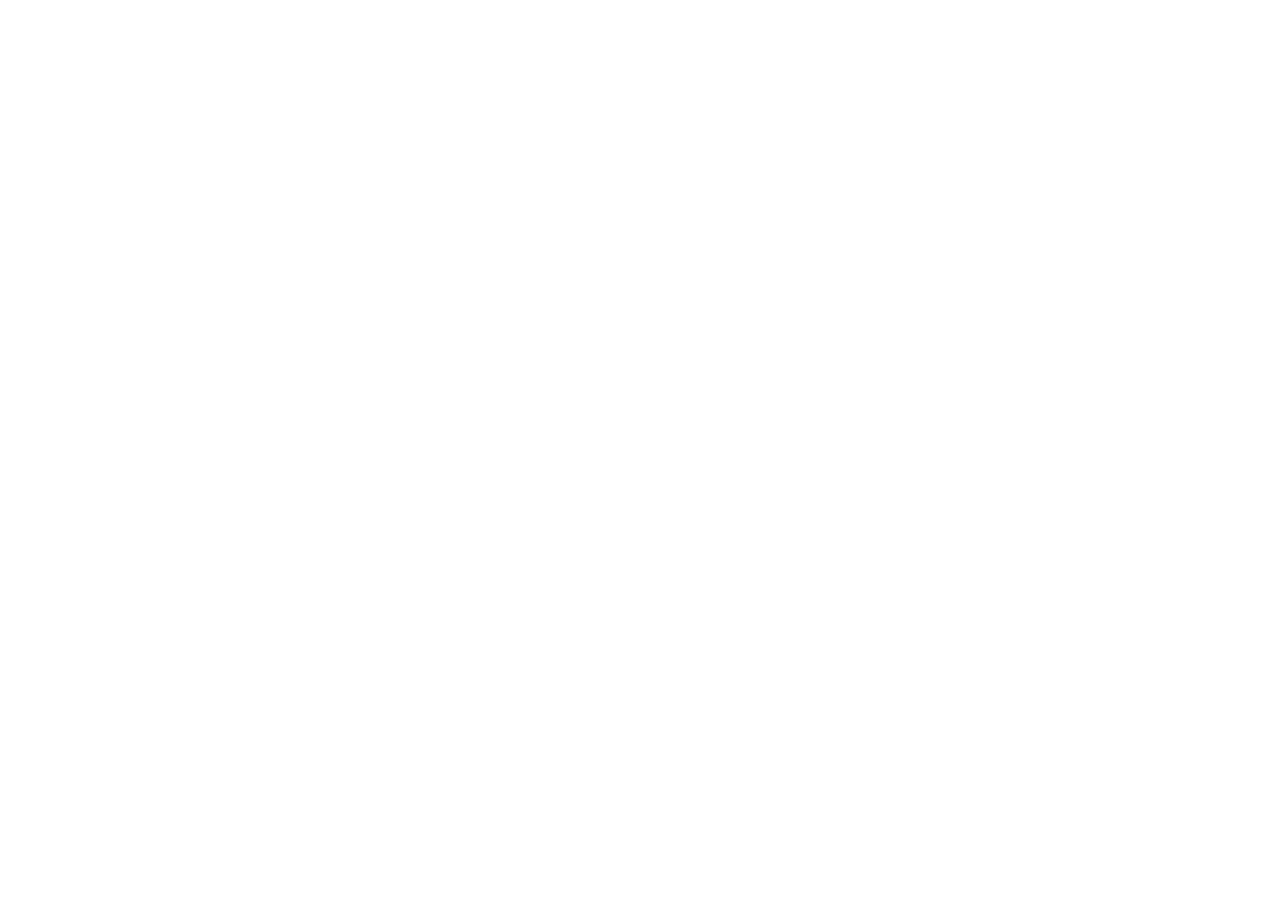
==== home.html @ d0dfe4ce "separate styles" ====
<!DOCTYPE html>
<html>
  <head>
    <meta charset="utf-8" />
    <meta http-equiv="X-UA-Compatible" content="IE=edge" />
    <title>Amana</title>
    <meta name="viewport" content="width=device-width, initial-scale=1" />
    <link href="style.css" rel="stylesheet" />
    <!-- Bootstrap CSS -->
    <link
      href="https://cdn.jsdelivr.net/npm/bootstrap@5.3.3/dist/css/bootstrap.min.css"
      rel="stylesheet"
      integrity="sha384-QWTKZyjpPEjISv5WaRU9OFeRpok6YctnYmDr5pNlyT2bRjXh0JMhjY6hW+ALEwIH"
      crossorigin="anonymous"
    />

    <style></style>
  </head>
  <body>
    <!-- Bootstrap JS -->
    <script
      src="https://cdn.jsdelivr.net/npm/bootstrap@5.3.3/dist/js/bootstrap.bundle.min.js"
      integrity="sha384-YvpcrYf0tY3lHB60NNkmXc5s9fDVZLESaAA55NDzOxhy9GkcIdslK1eN7N6jIeHz"
      crossorigin="anonymous"
    ></script>
    <!-- jQuery -->
    <script
      src="https://code.jquery.com/jquery-3.2.1.slim.min.js"
      integrity="sha384-KJ3o2DKtIkvYIK3UENzmM7KCkRr/rE9/Qpg6aAZGJwFDMVNA/GpGFF93hXpG8Kdt:"
      crossorigin="anonymous"
    ></script>
  </body>
</html>
---- style.css ----
:root {
  --white: #ffffff;
  --overlay: rgba(4, 53, 49, 0.6);
  --main: #00958a;
  --main-light: #f3fcf6;
  --bg: #f9fafb;
  --border: #d2d6db;
  --transition: all 0.3s ease;
}
body {
  margin: 0;
  padding: 0;
  box-sizing: border-box;
  direction: rtl;
  background-color: var(--bg);
}
h1,
h2,
h3,
h4,
h5,
h6,
p {
  margin: 0;
  padding: 0;
}
.form-check {
  label {
    font-size: 0.92rem;
    max-width: 100%;
  }
  .form-check-input:checked::before {
    background-color: var(--main);
  }
  .form-check-input:checked {
    background-color: var(--main);
    border-color: var(--main);
    box-shadow: none;
  }

  .form-check-input {
    accent-color: var(--main);
  }
}
.btn-outline-primary {
  color: var(--main);
  border-color: var(--main);
  &:hover {
    color: var(--white);
    background-color: var(--main);
    border-color: var(--main);
  }
}
header {
  background-image: linear-gradient(var(--overlay), var(--overlay)),
    url("./imgs/header.png");
  background-size: cover;
  background-position: center 62%;
  background-repeat: no-repeat;
  .breadcrumb {
    margin: 0;
    background: transparent;
    .breadcrumb-item {
      padding-right: var(--bs-breadcrumb-item-padding-x);
      a {
        color: var(--white);
        text-decoration: none;
      }
    }
    .breadcrumb-item + .breadcrumb-item::before {
      content: ">";
      color: var(--white);
      float: right;
      padding-left: var(--bs-breadcrumb-item-padding-x);
    }
  }
  .title {
    padding-inline: 1rem;
    color: var(--white);
    font-size: 1.5rem;
    font-weight: bold;
  }
}
.searching {
  .form-group {
    height: 40px;
    margin: 0;
    .icon {
      top: 50%;
      transform: translateY(-50%);
      right: 1rem;
    }
  }
  input.search {
    height: 100%;
    padding: 0.5rem 2.5rem;
    box-shadow: none !important;
    &:hover,
    &:focus,
    &:active {
      border-color: var(--main);
    }
  }
  .categories {
    .card-category {
      background: var(--white);
      padding: 1rem;
      border: 1px solid var(--border);
      border-radius: 0.5rem;
      transition: var(--transition);
      cursor: pointer;
      .icon {
        background-color: var(--main-light);
        padding: 1rem;
        border-radius: 50%;
      }
      .title {
        font-size: 1.5rem;
        font-weight: bold;
      }
      .services-count {
        font-size: 0.8rem;
      }
      &:hover,
      &.active {
        border-color: var(--main);
      }
    }
  }
  aside {
    background-color: var(--white);
    border-radius: 0.5rem;
    border: 1px solid var(--border);
    .sub-categories {
      .form-check {
        padding-block: 0.2rem;
        padding-right: 1.5em;
        input {
          float: right;
          margin-right: -1.5em;
        }
      }
    }
  }
}
.dropdown-toggle::after {
  margin-inline: 0.255em;
}
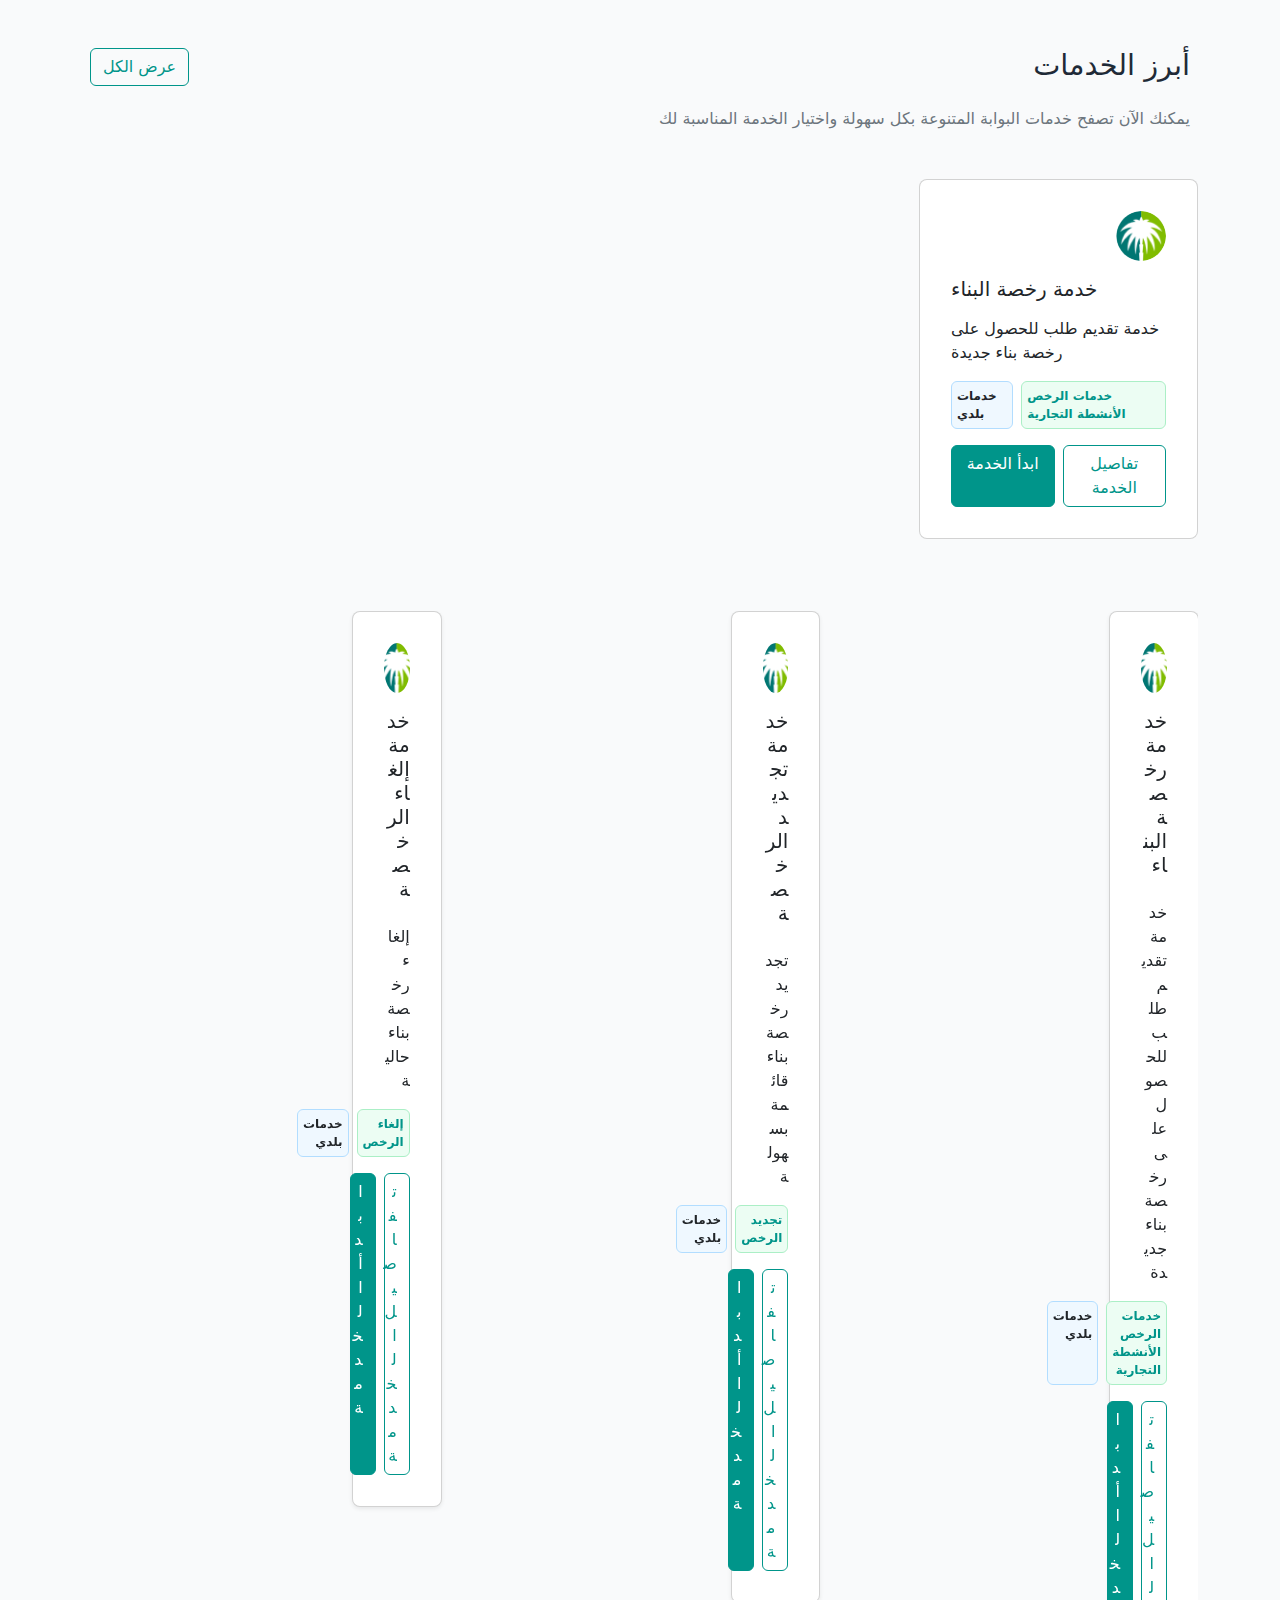
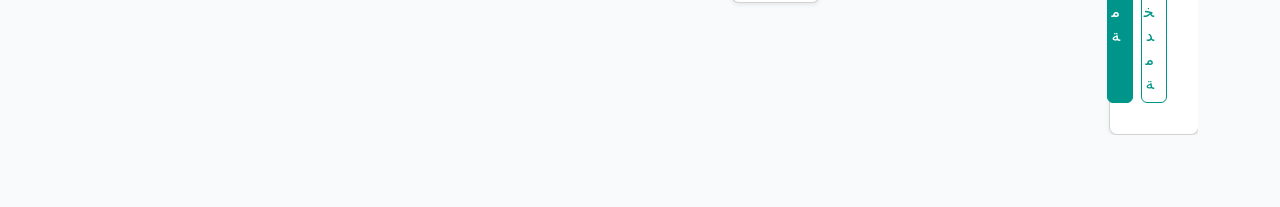
==== commit bfbbfe95: "save" ====
--- a/home.html
+++ b/home.html
@@ -5,18 +5,72 @@
     <meta http-equiv="X-UA-Compatible" content="IE=edge" />
     <title>Amana</title>
     <meta name="viewport" content="width=device-width, initial-scale=1" />
-    <link href="style.css" rel="stylesheet" />
-    <!-- Bootstrap CSS -->
     <link
       href="https://cdn.jsdelivr.net/npm/bootstrap@5.3.3/dist/css/bootstrap.min.css"
       rel="stylesheet"
       integrity="sha384-QWTKZyjpPEjISv5WaRU9OFeRpok6YctnYmDr5pNlyT2bRjXh0JMhjY6hW+ALEwIH"
       crossorigin="anonymous"
     />
-
-    <style></style>
+    <!-- Owl Carousel CSS -->
+    <link
+      rel="stylesheet"
+      href="https://cdnjs.cloudflare.com/ajax/libs/OwlCarousel2/2.3.4/assets/owl.carousel.min.css"
+    />
+    <link
+      rel="stylesheet"
+      href="https://cdnjs.cloudflare.com/ajax/libs/OwlCarousel2/2.3.4/assets/owl.theme.default.min.css"
+    />
+    <link href="style.css" rel="stylesheet" />
   </head>
   <body>
+    <section class="container services-section py-5">
+      <div
+        class="services-header d-flex justify-content-between align-items-start px-2 my-10"
+      >
+        <div>
+          <h2 class="text-end mb-4">أبرز الخدمات</h2>
+          <p class="text-end">
+            يمكنك الآن تصفح خدمات البوابة المتنوعة بكل سهولة واختيار الخدمة
+            المناسبة لك
+          </p>
+        </div>
+        <button class="btn btn-outline-primary">عرض الكل</button>
+      </div>
+
+      <div class="carousel-container py-5">
+        <div class="card">
+          <div class="card-body d-flex flex-column row-gap-3">
+            <div class="logo d-flex">
+              <img
+                src="./imgs/card.png"
+                alt="icon"
+                loading="lazy"
+                width="50px"
+                height="50px"
+              />
+            </div>
+            <h5 class="card-title m-0">خدمة رخصة البناء</h5>
+            <p class="card-text">خدمة تقديم طلب للحصول على رخصة بناء جديدة</p>
+            <div class="sub-services d-flex gap-2">
+              <p class="sub-text fw-bold rounded primary">
+                خدمات الرخص الأنشطة التجارية
+              </p>
+              <p class="sub-text fw-bold rounded secondary">خدمات بلدي</p>
+            </div>
+            <div class="btns d-flex gap-2">
+              <a href="#" class="w-50 btn btn-outline-primary">تفاصيل الخدمة</a>
+              <a href="#" class="w-50 btn btn-primary">ابدأ الخدمة</a>
+            </div>
+          </div>
+        </div>
+      </div>
+
+      <!-- Owl Carousel -->
+      <div class="carousel-container py-4">
+        <div class="owl-carousel owl-theme" id="servicesCarousel"></div>
+      </div>
+    </section>
+
     <!-- Bootstrap JS -->
     <script
       src="https://cdn.jsdelivr.net/npm/bootstrap@5.3.3/dist/js/bootstrap.bundle.min.js"
@@ -29,5 +83,10 @@
       integrity="sha384-KJ3o2DKtIkvYIK3UENzmM7KCkRr/rE9/Qpg6aAZGJwFDMVNA/GpGFF93hXpG8Kdt:"
       crossorigin="anonymous"
     ></script>
+    <!-- Owl Carousel JS -->
+    <script src="https://cdnjs.cloudflare.com/ajax/libs/OwlCarousel2/2.3.4/owl.carousel.min.js"></script>
+
+    <script src="./main.js"></script>
+    <script src="./home.js"></script>
   </body>
 </html>
--- a/style.css
+++ b/style.css
@@ -1,15 +1,21 @@
 :root {
   --white: #ffffff;
+  --text: #1f2a37;
   --overlay: rgba(4, 53, 49, 0.6);
   --main: #00958a;
   --main-light: #f3fcf6;
   --bg: #f9fafb;
   --border: #d2d6db;
+  --sub-service-primary-bg: #ecfdf3;
+  --sub-service-primary-border: #abefc6;
+  --sub-service-secondary-bg: #eff8ff;
+  --sub-service-secondary-border: #b2ddff;
   --transition: all 0.3s ease;
 }
 body {
   margin: 0;
   padding: 0;
+  color: var(--text);
   box-sizing: border-box;
   direction: rtl;
   background-color: var(--bg);
@@ -45,12 +51,41 @@
 .btn-outline-primary {
   color: var(--main);
   border-color: var(--main);
-  &:hover {
+  &:hover,
+  &:focus-visible,
+  &:active {
     color: var(--white);
-    background-color: var(--main);
+    background-color: var(--main) !important;
     border-color: var(--main);
   }
 }
+.btn-primary {
+  --bs-btn-color: var(--white);
+  --bs-btn-bg: var(--main);
+  --bs-btn-border-color: var(--main);
+  --bs-btn-hover-bg: var(--main);
+  --bs-btn-hover-border-color: var(--main);
+  --bs-btn-focus-bg: var(--main);
+  --bs-btn-focus-border-color: var(--main);
+  --bs-btn-active-bg: var(--main);
+  --bs-btn-active-border-color: var(--main);
+  --bs-btn-disabled-bg: var(--main);
+  --bs-btn-disabled-border-color: var(--main);
+
+  color: var(--white);
+  background-color: var(--main);
+  border-color: var(--main);
+}
+
+.btn-primary:hover,
+.btn-primary:focus,
+.btn-primary:active,
+.btn-primary:disabled {
+  color: var(--white);
+  background-color: var(--main);
+  border-color: var(--main);
+}
+
 header {
   background-image: linear-gradient(var(--overlay), var(--overlay)),
     url("./imgs/header.png");
@@ -142,7 +177,86 @@
       }
     }
   }
+  .cards {
+    .card {
+      .sub-services {
+        .sub-text {
+          font-size: 12px;
+          padding: 5px;
+          &.primary {
+            background-color: var(--sub-service-primary-bg);
+            border: 1px solid var(--sub-service-primary-border);
+            color: var(--main);
+          }
+          &.secondary {
+            background-color: var(--sub-service-secondary-bg);
+            border: 1px solid var(--sub-service-secondary-border);
+          }
+        }
+      }
+    }
+  }
 }
 .dropdown-toggle::after {
   margin-inline: 0.255em;
 }
+
+.carousel-container {
+  .card {
+    width: 25%;
+    .sub-services {
+      .sub-text {
+        font-size: 12px;
+        padding: 5px;
+        &.primary {
+          background-color: var(--sub-service-primary-bg);
+          border: 1px solid var(--sub-service-primary-border);
+          color: var(--main);
+        }
+        &.secondary {
+          background-color: var(--sub-service-secondary-bg);
+          border: 1px solid var(--sub-service-secondary-border);
+        }
+      }
+    }
+  }
+}
+.services-section {
+  direction: rtl;
+}
+
+.services-header h2 {
+  font-size: 1.8rem;
+}
+
+.services-header p {
+  font-size: 1rem;
+  color: #6c757d;
+}
+
+.carousel-container .card {
+  border-radius: 8px;
+  text-align: end;
+  padding: 15px;
+}
+
+.carousel-container .card .logo img {
+  border-radius: 50%;
+  object-fit: cover;
+}
+
+.carousel-container .sub-services .sub-text {
+  font-size: 12px;
+  padding: 5px;
+}
+
+.carousel-container .sub-services .sub-text.primary {
+  background-color: var(--sub-service-primary-bg, #e0f7fa);
+  border: 1px solid var(--sub-service-primary-border, #00acc1);
+  color: var(--main, #004d40);
+}
+
+.carousel-container .sub-services .sub-text.secondary {
+  background-color: var(--sub-service-secondary-bg, #f1f8e9);
+  border: 1px solid var(--sub-service-secondary-border, #8bc34a);
+}
